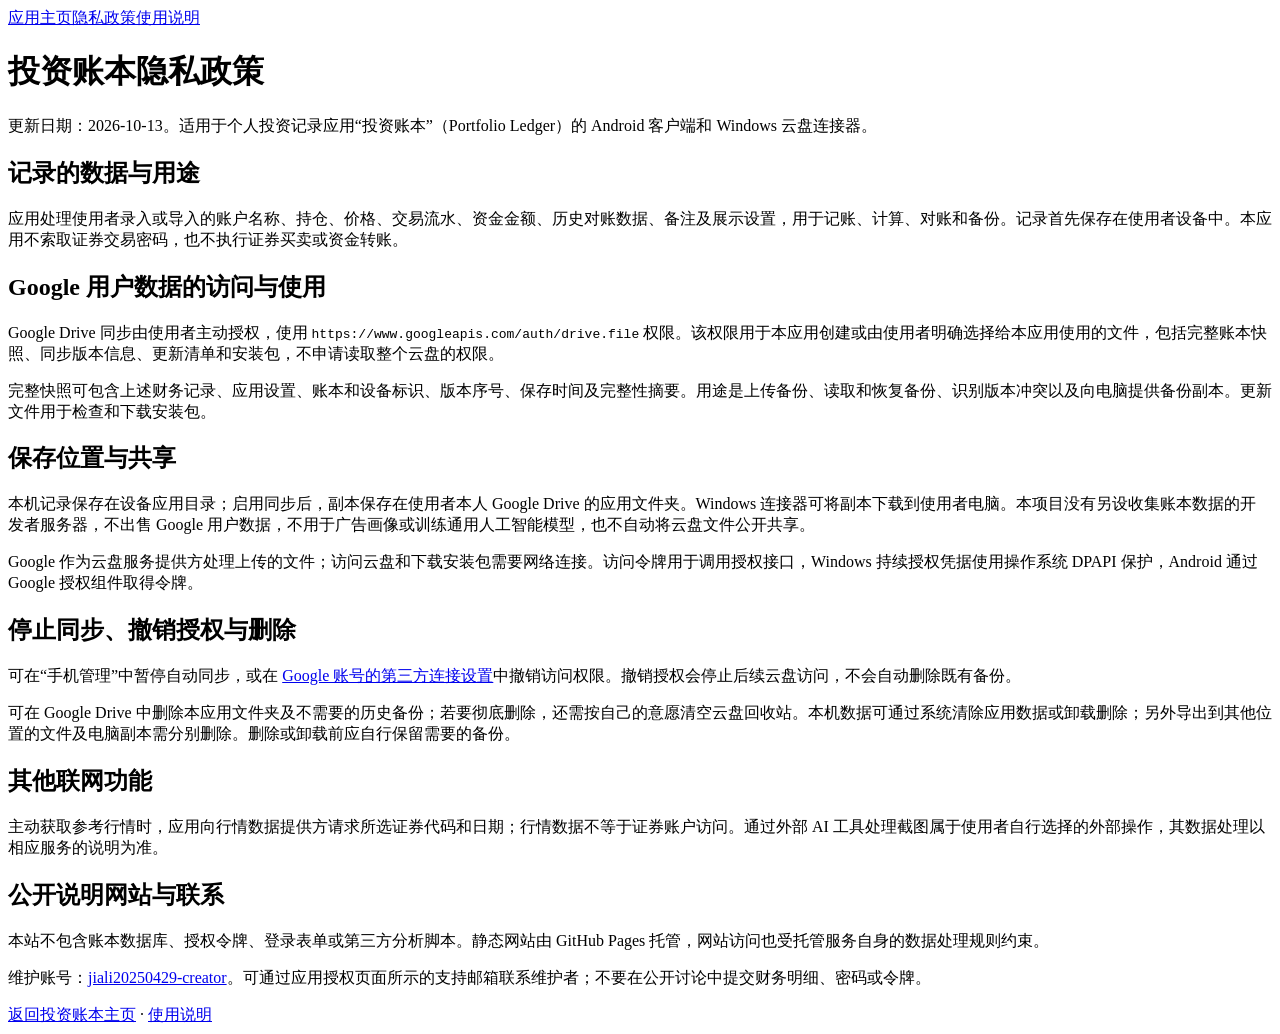
==== privacy.html @ 3973b809 "Add privacy policy page in Chinese" ====
<!doctype html><html lang="zh-CN"><head><meta charset="utf-8"><meta name="viewport" content="width=device-width,initial-scale=1"><title>隐私政策 · 投资账本</title><link rel="stylesheet" href="style.css"></head><body><main><nav><a href="index.html">应用主页</a><a href="privacy.html">隐私政策</a><a href="terms.html">使用说明</a></nav><h1>投资账本隐私政策</h1><p>更新日期：2026-10-13。适用于个人投资记录应用“投资账本”（Portfolio Ledger）的 Android 客户端和 Windows 云盘连接器。</p><h2>记录的数据与用途</h2><p>应用处理使用者录入或导入的账户名称、持仓、价格、交易流水、资金金额、历史对账数据、备注及展示设置，用于记账、计算、对账和备份。记录首先保存在使用者设备中。本应用不索取证券交易密码，也不执行证券买卖或资金转账。</p><h2>Google 用户数据的访问与使用</h2><p>Google Drive 同步由使用者主动授权，使用 <code>https://www.googleapis.com/auth/drive.file</code> 权限。该权限用于本应用创建或由使用者明确选择给本应用使用的文件，包括完整账本快照、同步版本信息、更新清单和安装包，不申请读取整个云盘的权限。</p><p>完整快照可包含上述财务记录、应用设置、账本和设备标识、版本序号、保存时间及完整性摘要。用途是上传备份、读取和恢复备份、识别版本冲突以及向电脑提供备份副本。更新文件用于检查和下载安装包。</p><h2>保存位置与共享</h2><p>本机记录保存在设备应用目录；启用同步后，副本保存在使用者本人 Google Drive 的应用文件夹。Windows 连接器可将副本下载到使用者电脑。本项目没有另设收集账本数据的开发者服务器，不出售 Google 用户数据，不用于广告画像或训练通用人工智能模型，也不自动将云盘文件公开共享。</p><p>Google 作为云盘服务提供方处理上传的文件；访问云盘和下载安装包需要网络连接。访问令牌用于调用授权接口，Windows 持续授权凭据使用操作系统 DPAPI 保护，Android 通过 Google 授权组件取得令牌。</p><h2>停止同步、撤销授权与删除</h2><p>可在“手机管理”中暂停自动同步，或在 <a href="https://myaccount.google.com/connections">Google 账号的第三方连接设置</a>中撤销访问权限。撤销授权会停止后续云盘访问，不会自动删除既有备份。</p><p>可在 Google Drive 中删除本应用文件夹及不需要的历史备份；若要彻底删除，还需按自己的意愿清空云盘回收站。本机数据可通过系统清除应用数据或卸载删除；另外导出到其他位置的文件及电脑副本需分别删除。删除或卸载前应自行保留需要的备份。</p><h2>其他联网功能</h2><p>主动获取参考行情时，应用向行情数据提供方请求所选证券代码和日期；行情数据不等于证券账户访问。通过外部 AI 工具处理截图属于使用者自行选择的外部操作，其数据处理以相应服务的说明为准。</p><h2>公开说明网站与联系</h2><p>本站不包含账本数据库、授权令牌、登录表单或第三方分析脚本。静态网站由 GitHub Pages 托管，网站访问也受托管服务自身的数据处理规则约束。</p><p>维护账号：<a href="https://github.com/jiali20250429-creator">jiali20250429-creator</a>。可通过应用授权页面所示的支持邮箱联系维护者；不要在公开讨论中提交财务明细、密码或令牌。</p><footer><a href="index.html">返回投资账本主页</a> · <a href="terms.html">使用说明</a></footer></main></body></html>
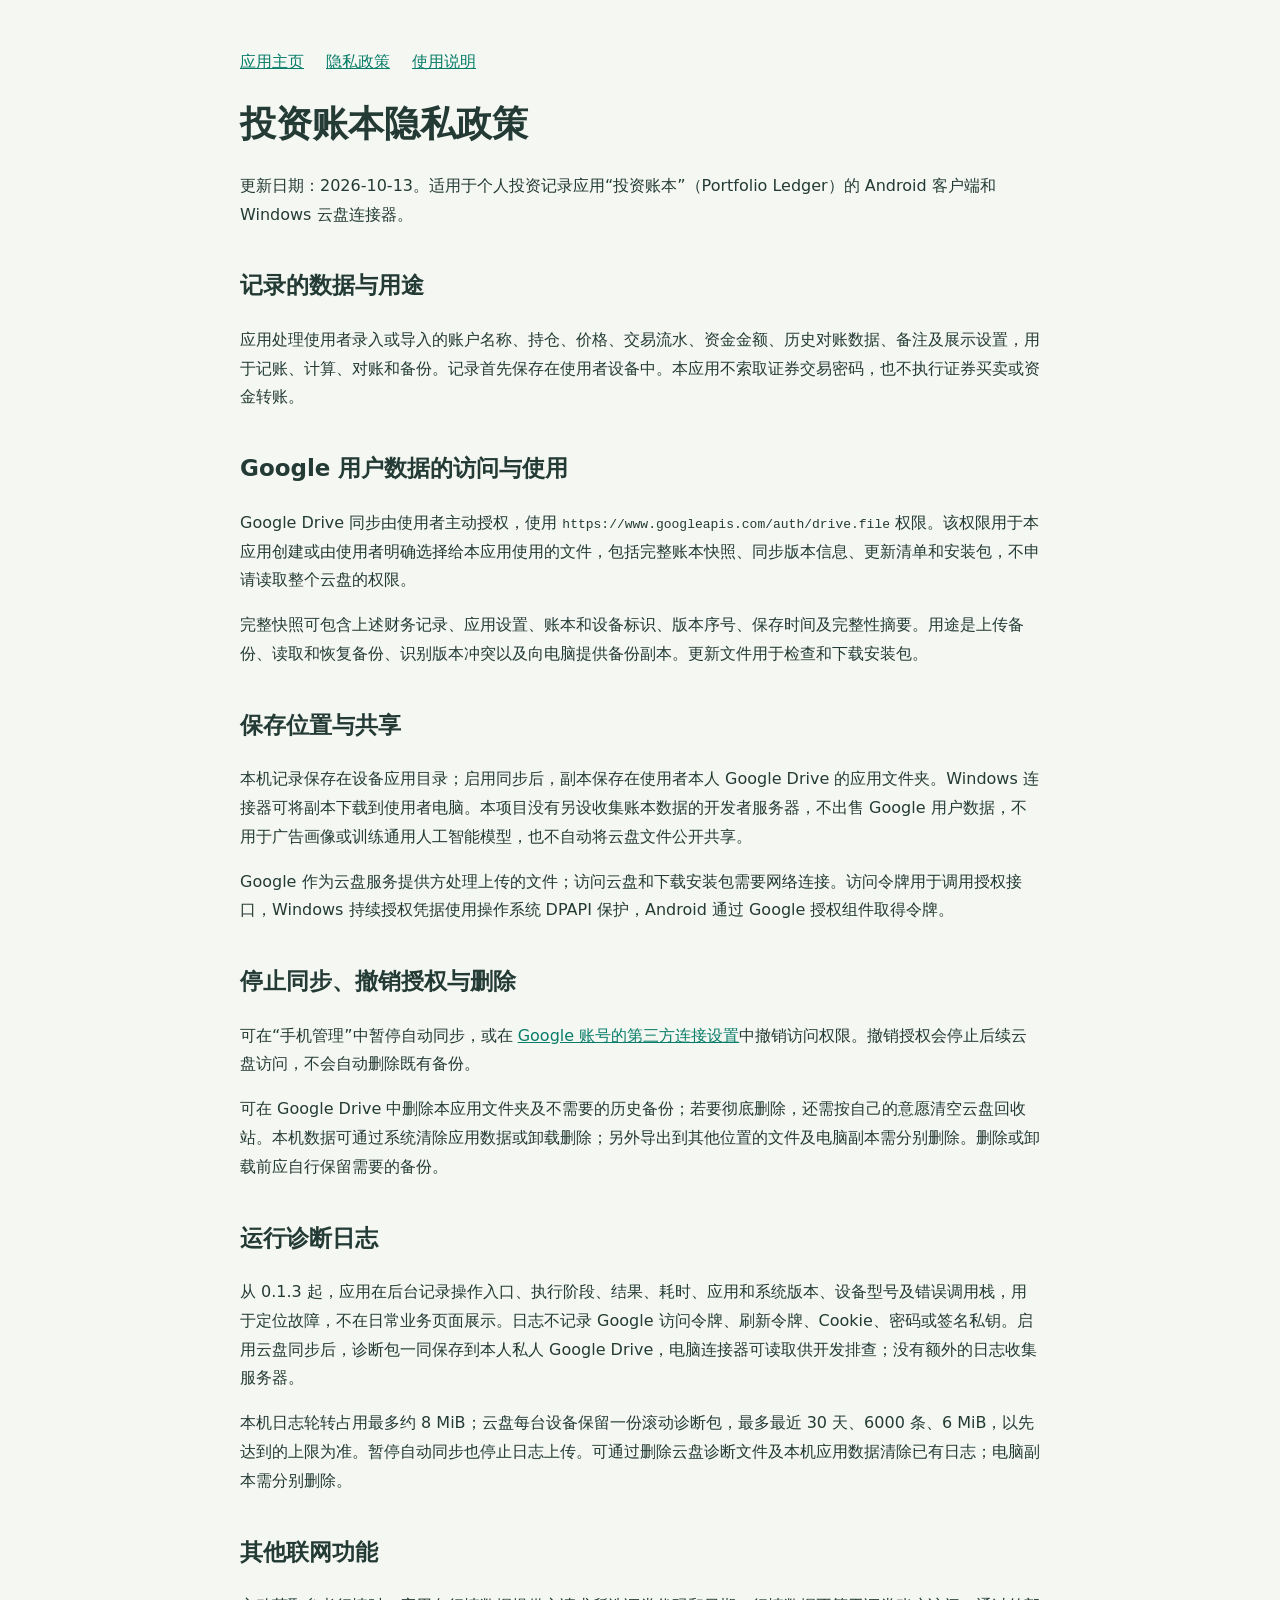
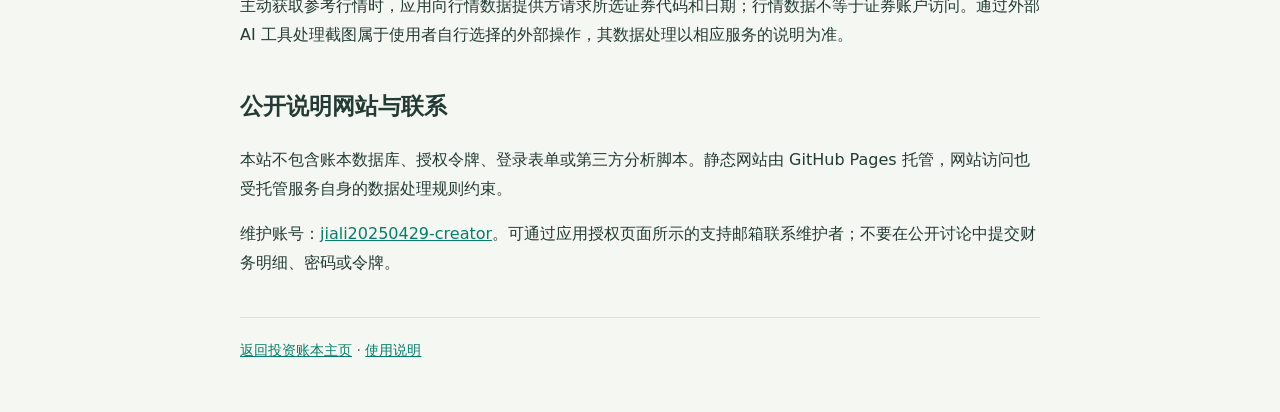
==== commit 7130d0ea: "Document private diagnostic logging and retention for version 0.1.3" ====
--- a/privacy.html
+++ b/privacy.html
@@ -1 +1 @@
-<!doctype html><html lang="zh-CN"><head><meta charset="utf-8"><meta name="viewport" content="width=device-width,initial-scale=1"><title>隐私政策 · 投资账本</title><link rel="stylesheet" href="style.css"></head><body><main><nav><a href="index.html">应用主页</a><a href="privacy.html">隐私政策</a><a href="terms.html">使用说明</a></nav><h1>投资账本隐私政策</h1><p>更新日期：2026-10-13。适用于个人投资记录应用“投资账本”（Portfolio Ledger）的 Android 客户端和 Windows 云盘连接器。</p><h2>记录的数据与用途</h2><p>应用处理使用者录入或导入的账户名称、持仓、价格、交易流水、资金金额、历史对账数据、备注及展示设置，用于记账、计算、对账和备份。记录首先保存在使用者设备中。本应用不索取证券交易密码，也不执行证券买卖或资金转账。</p><h2>Google 用户数据的访问与使用</h2><p>Google Drive 同步由使用者主动授权，使用 <code>https://www.googleapis.com/auth/drive.file</code> 权限。该权限用于本应用创建或由使用者明确选择给本应用使用的文件，包括完整账本快照、同步版本信息、更新清单和安装包，不申请读取整个云盘的权限。</p><p>完整快照可包含上述财务记录、应用设置、账本和设备标识、版本序号、保存时间及完整性摘要。用途是上传备份、读取和恢复备份、识别版本冲突以及向电脑提供备份副本。更新文件用于检查和下载安装包。</p><h2>保存位置与共享</h2><p>本机记录保存在设备应用目录；启用同步后，副本保存在使用者本人 Google Drive 的应用文件夹。Windows 连接器可将副本下载到使用者电脑。本项目没有另设收集账本数据的开发者服务器，不出售 Google 用户数据，不用于广告画像或训练通用人工智能模型，也不自动将云盘文件公开共享。</p><p>Google 作为云盘服务提供方处理上传的文件；访问云盘和下载安装包需要网络连接。访问令牌用于调用授权接口，Windows 持续授权凭据使用操作系统 DPAPI 保护，Android 通过 Google 授权组件取得令牌。</p><h2>停止同步、撤销授权与删除</h2><p>可在“手机管理”中暂停自动同步，或在 <a href="https://myaccount.google.com/connections">Google 账号的第三方连接设置</a>中撤销访问权限。撤销授权会停止后续云盘访问，不会自动删除既有备份。</p><p>可在 Google Drive 中删除本应用文件夹及不需要的历史备份；若要彻底删除，还需按自己的意愿清空云盘回收站。本机数据可通过系统清除应用数据或卸载删除；另外导出到其他位置的文件及电脑副本需分别删除。删除或卸载前应自行保留需要的备份。</p><h2>其他联网功能</h2><p>主动获取参考行情时，应用向行情数据提供方请求所选证券代码和日期；行情数据不等于证券账户访问。通过外部 AI 工具处理截图属于使用者自行选择的外部操作，其数据处理以相应服务的说明为准。</p><h2>公开说明网站与联系</h2><p>本站不包含账本数据库、授权令牌、登录表单或第三方分析脚本。静态网站由 GitHub Pages 托管，网站访问也受托管服务自身的数据处理规则约束。</p><p>维护账号：<a href="https://github.com/jiali20250429-creator">jiali20250429-creator</a>。可通过应用授权页面所示的支持邮箱联系维护者；不要在公开讨论中提交财务明细、密码或令牌。</p><footer><a href="index.html">返回投资账本主页</a> · <a href="terms.html">使用说明</a></footer></main></body></html>
+<!doctype html><html lang="zh-CN"><head><meta charset="utf-8"><meta name="viewport" content="width=device-width,initial-scale=1"><title>隐私政策 · 投资账本</title><link rel="stylesheet" href="style.css"></head><body><main><nav><a href="index.html">应用主页</a><a href="privacy.html">隐私政策</a><a href="terms.html">使用说明</a></nav><h1>投资账本隐私政策</h1><p>更新日期：2026-10-13。适用于个人投资记录应用“投资账本”（Portfolio Ledger）的 Android 客户端和 Windows 云盘连接器。</p><h2>记录的数据与用途</h2><p>应用处理使用者录入或导入的账户名称、持仓、价格、交易流水、资金金额、历史对账数据、备注及展示设置，用于记账、计算、对账和备份。记录首先保存在使用者设备中。本应用不索取证券交易密码，也不执行证券买卖或资金转账。</p><h2>Google 用户数据的访问与使用</h2><p>Google Drive 同步由使用者主动授权，使用 <code>https://www.googleapis.com/auth/drive.file</code> 权限。该权限用于本应用创建或由使用者明确选择给本应用使用的文件，包括完整账本快照、同步版本信息、更新清单和安装包，不申请读取整个云盘的权限。</p><p>完整快照可包含上述财务记录、应用设置、账本和设备标识、版本序号、保存时间及完整性摘要。用途是上传备份、读取和恢复备份、识别版本冲突以及向电脑提供备份副本。更新文件用于检查和下载安装包。</p><h2>保存位置与共享</h2><p>本机记录保存在设备应用目录；启用同步后，副本保存在使用者本人 Google Drive 的应用文件夹。Windows 连接器可将副本下载到使用者电脑。本项目没有另设收集账本数据的开发者服务器，不出售 Google 用户数据，不用于广告画像或训练通用人工智能模型，也不自动将云盘文件公开共享。</p><p>Google 作为云盘服务提供方处理上传的文件；访问云盘和下载安装包需要网络连接。访问令牌用于调用授权接口，Windows 持续授权凭据使用操作系统 DPAPI 保护，Android 通过 Google 授权组件取得令牌。</p><h2>停止同步、撤销授权与删除</h2><p>可在“手机管理”中暂停自动同步，或在 <a href="https://myaccount.google.com/connections">Google 账号的第三方连接设置</a>中撤销访问权限。撤销授权会停止后续云盘访问，不会自动删除既有备份。</p><p>可在 Google Drive 中删除本应用文件夹及不需要的历史备份；若要彻底删除，还需按自己的意愿清空云盘回收站。本机数据可通过系统清除应用数据或卸载删除；另外导出到其他位置的文件及电脑副本需分别删除。删除或卸载前应自行保留需要的备份。</p><h2>运行诊断日志</h2><p>从 0.1.3 起，应用在后台记录操作入口、执行阶段、结果、耗时、应用和系统版本、设备型号及错误调用栈，用于定位故障，不在日常业务页面展示。日志不记录 Google 访问令牌、刷新令牌、Cookie、密码或签名私钥。启用云盘同步后，诊断包一同保存到本人私人 Google Drive，电脑连接器可读取供开发排查；没有额外的日志收集服务器。</p><p>本机日志轮转占用最多约 8 MiB；云盘每台设备保留一份滚动诊断包，最多最近 30 天、6000 条、6 MiB，以先达到的上限为准。暂停自动同步也停止日志上传。可通过删除云盘诊断文件及本机应用数据清除已有日志；电脑副本需分别删除。</p><h2>其他联网功能</h2><p>主动获取参考行情时，应用向行情数据提供方请求所选证券代码和日期；行情数据不等于证券账户访问。通过外部 AI 工具处理截图属于使用者自行选择的外部操作，其数据处理以相应服务的说明为准。</p><h2>公开说明网站与联系</h2><p>本站不包含账本数据库、授权令牌、登录表单或第三方分析脚本。静态网站由 GitHub Pages 托管，网站访问也受托管服务自身的数据处理规则约束。</p><p>维护账号：<a href="https://github.com/jiali20250429-creator">jiali20250429-creator</a>。可通过应用授权页面所示的支持邮箱联系维护者；不要在公开讨论中提交财务明细、密码或令牌。</p><footer><a href="index.html">返回投资账本主页</a> · <a href="terms.html">使用说明</a></footer></main></body></html>
--- a/style.css
+++ b/style.css
@@ -0,0 +1 @@
+:root{font-family:system-ui,-apple-system,"Segoe UI",sans-serif;color:#243b35;background:#f5f7f3;line-height:1.8}body{margin:0}main{max-width:800px;margin:auto;padding:48px 24px}nav{display:flex;gap:22px;flex-wrap:wrap}a{color:#087d68}h1{font-size:36px;line-height:1.3}h2{font-size:23px;margin-top:36px}.lead{font-size:20px;color:#52685f}.card{background:#fff;border:1px solid #d9e2db;border-radius:16px;padding:24px;margin:24px 0}.tag{color:#087d68;letter-spacing:.12em;font-size:14px}footer{border-top:1px solid #d9e2db;margin-top:40px;padding-top:20px;font-size:14px;color:#52685f}li{margin:8px 0}
